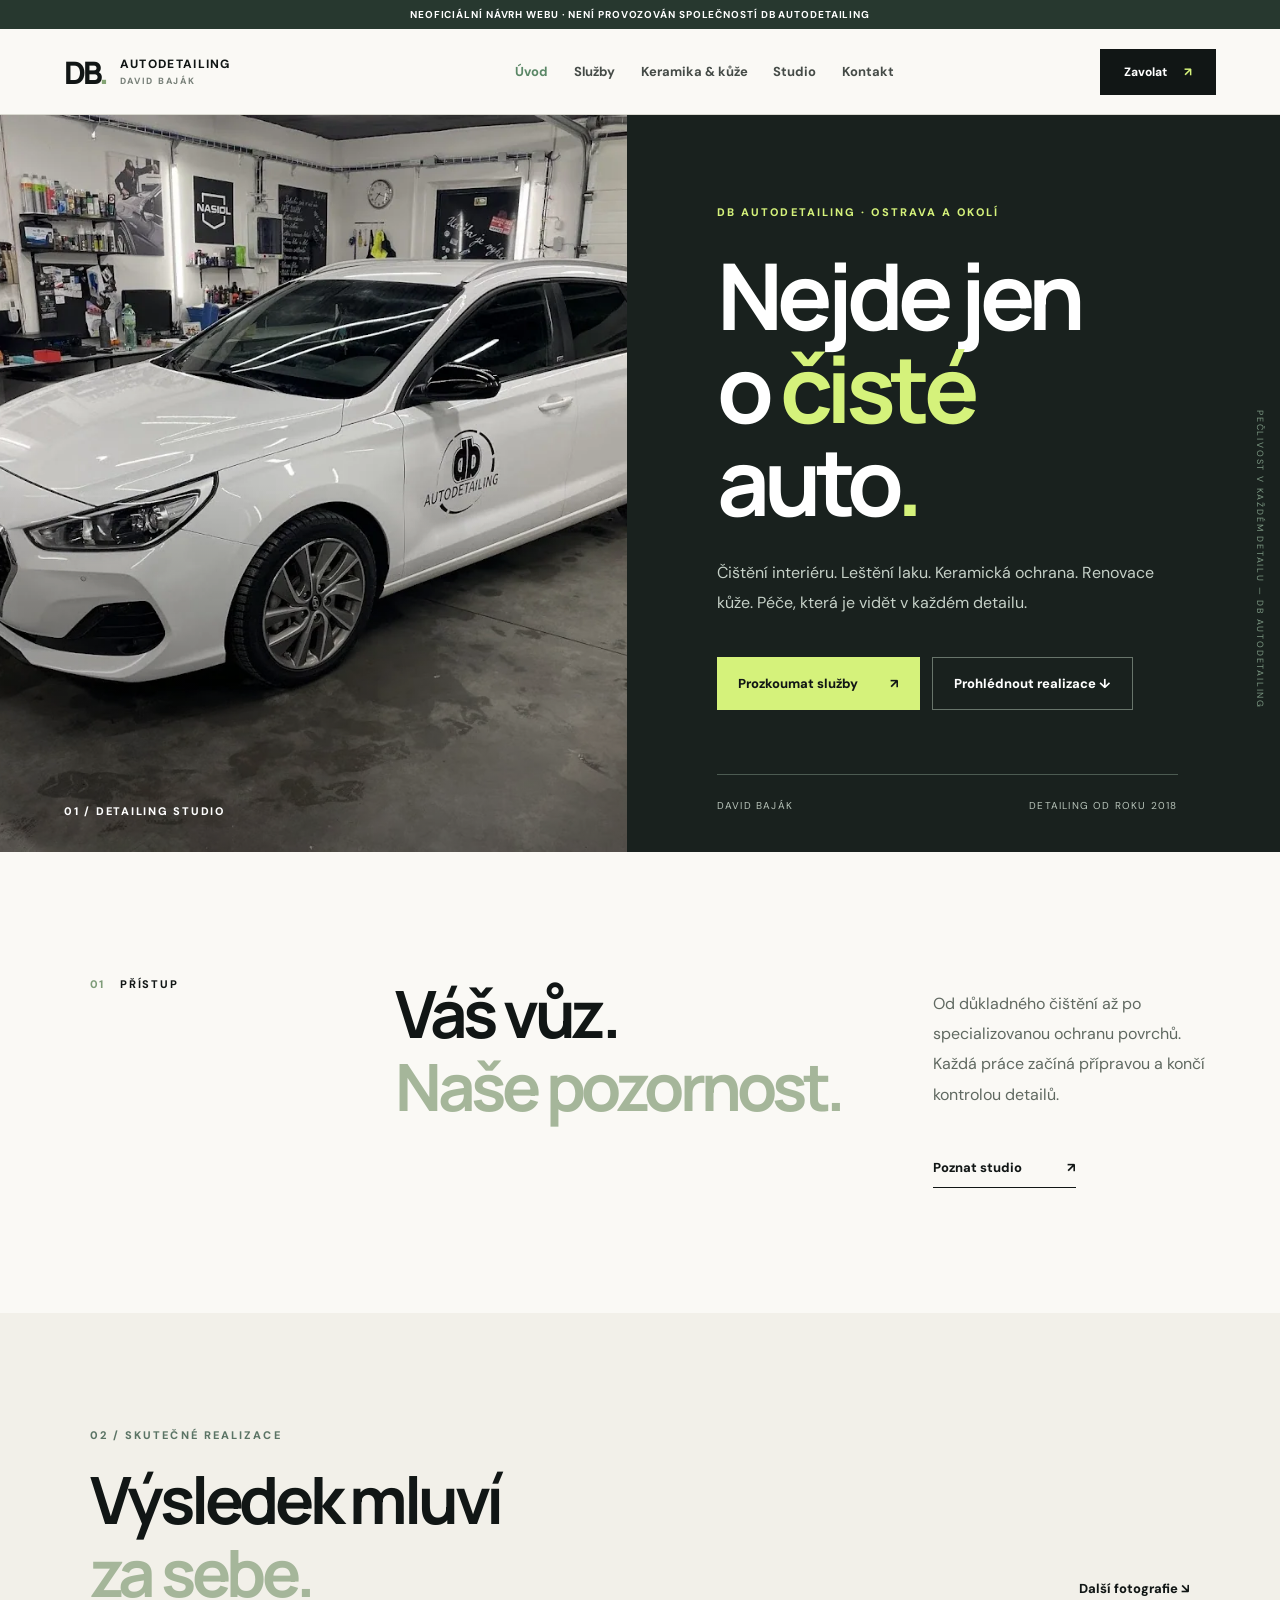
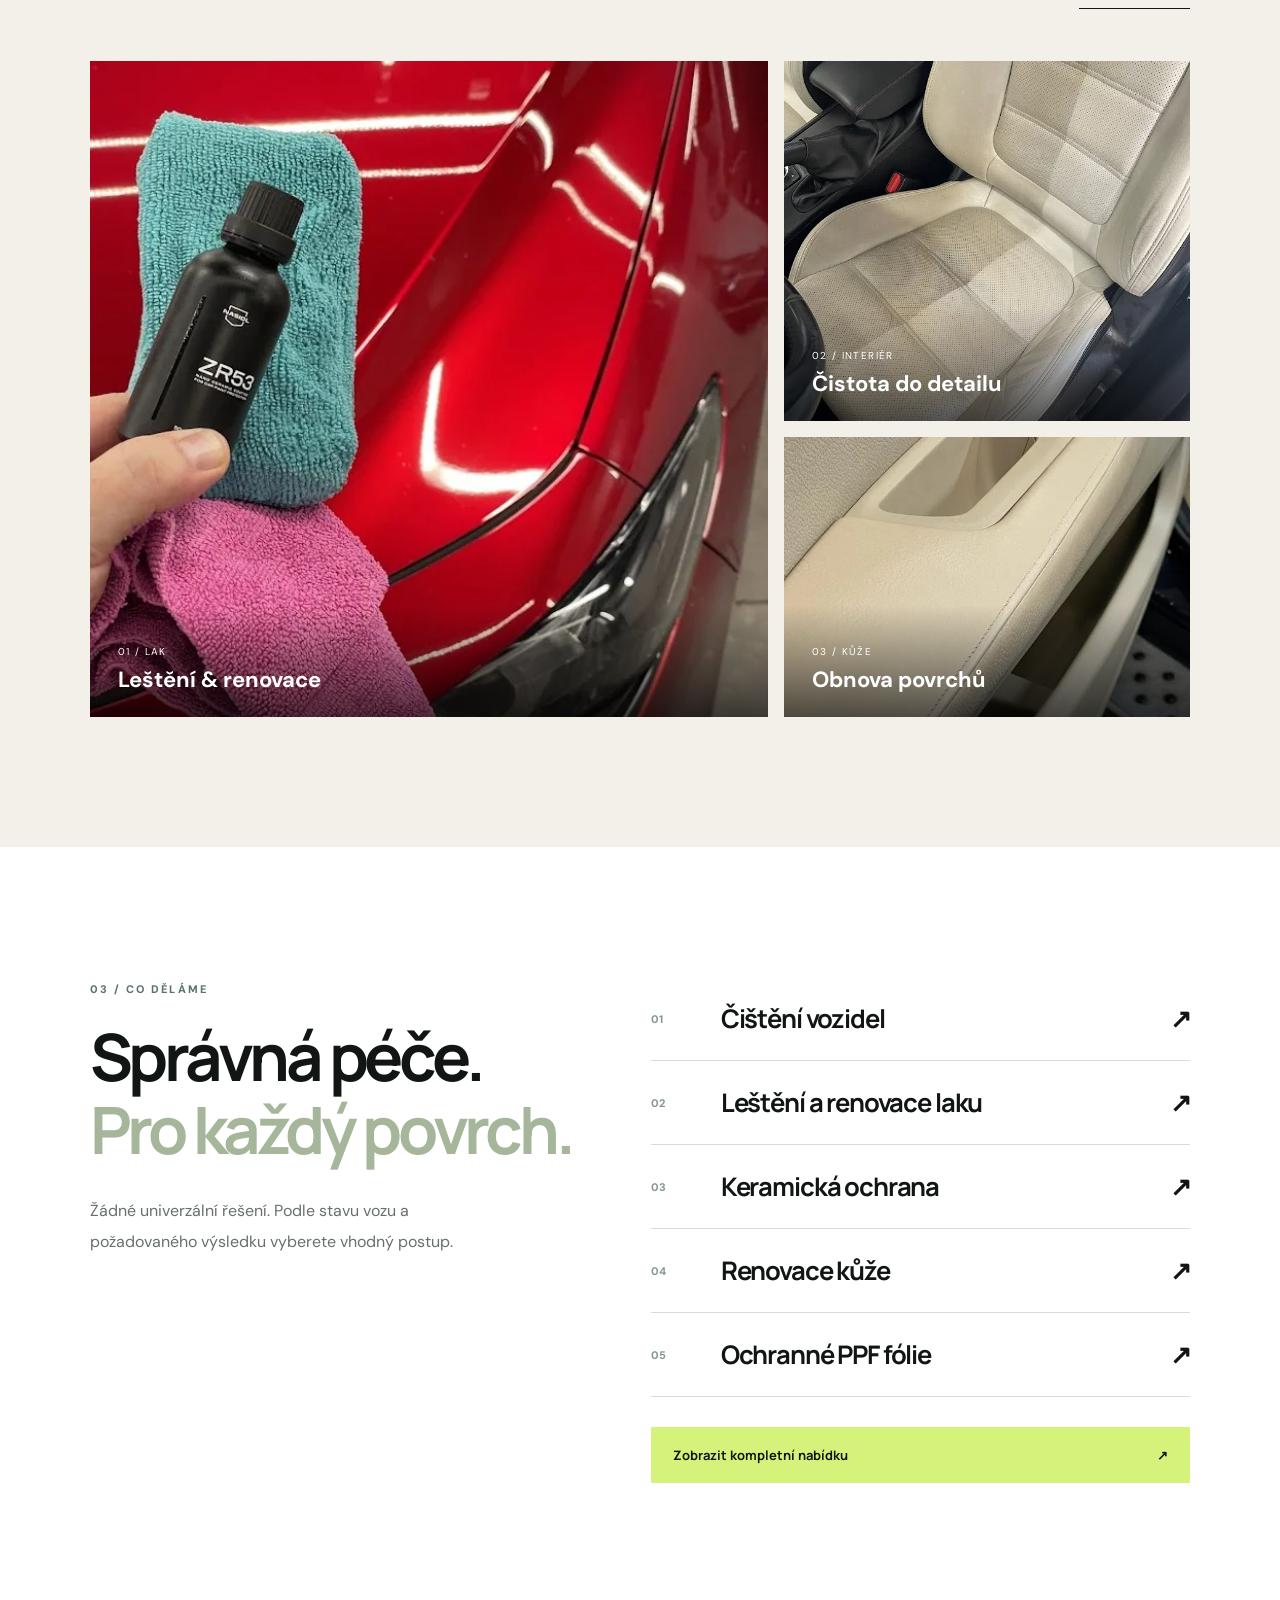
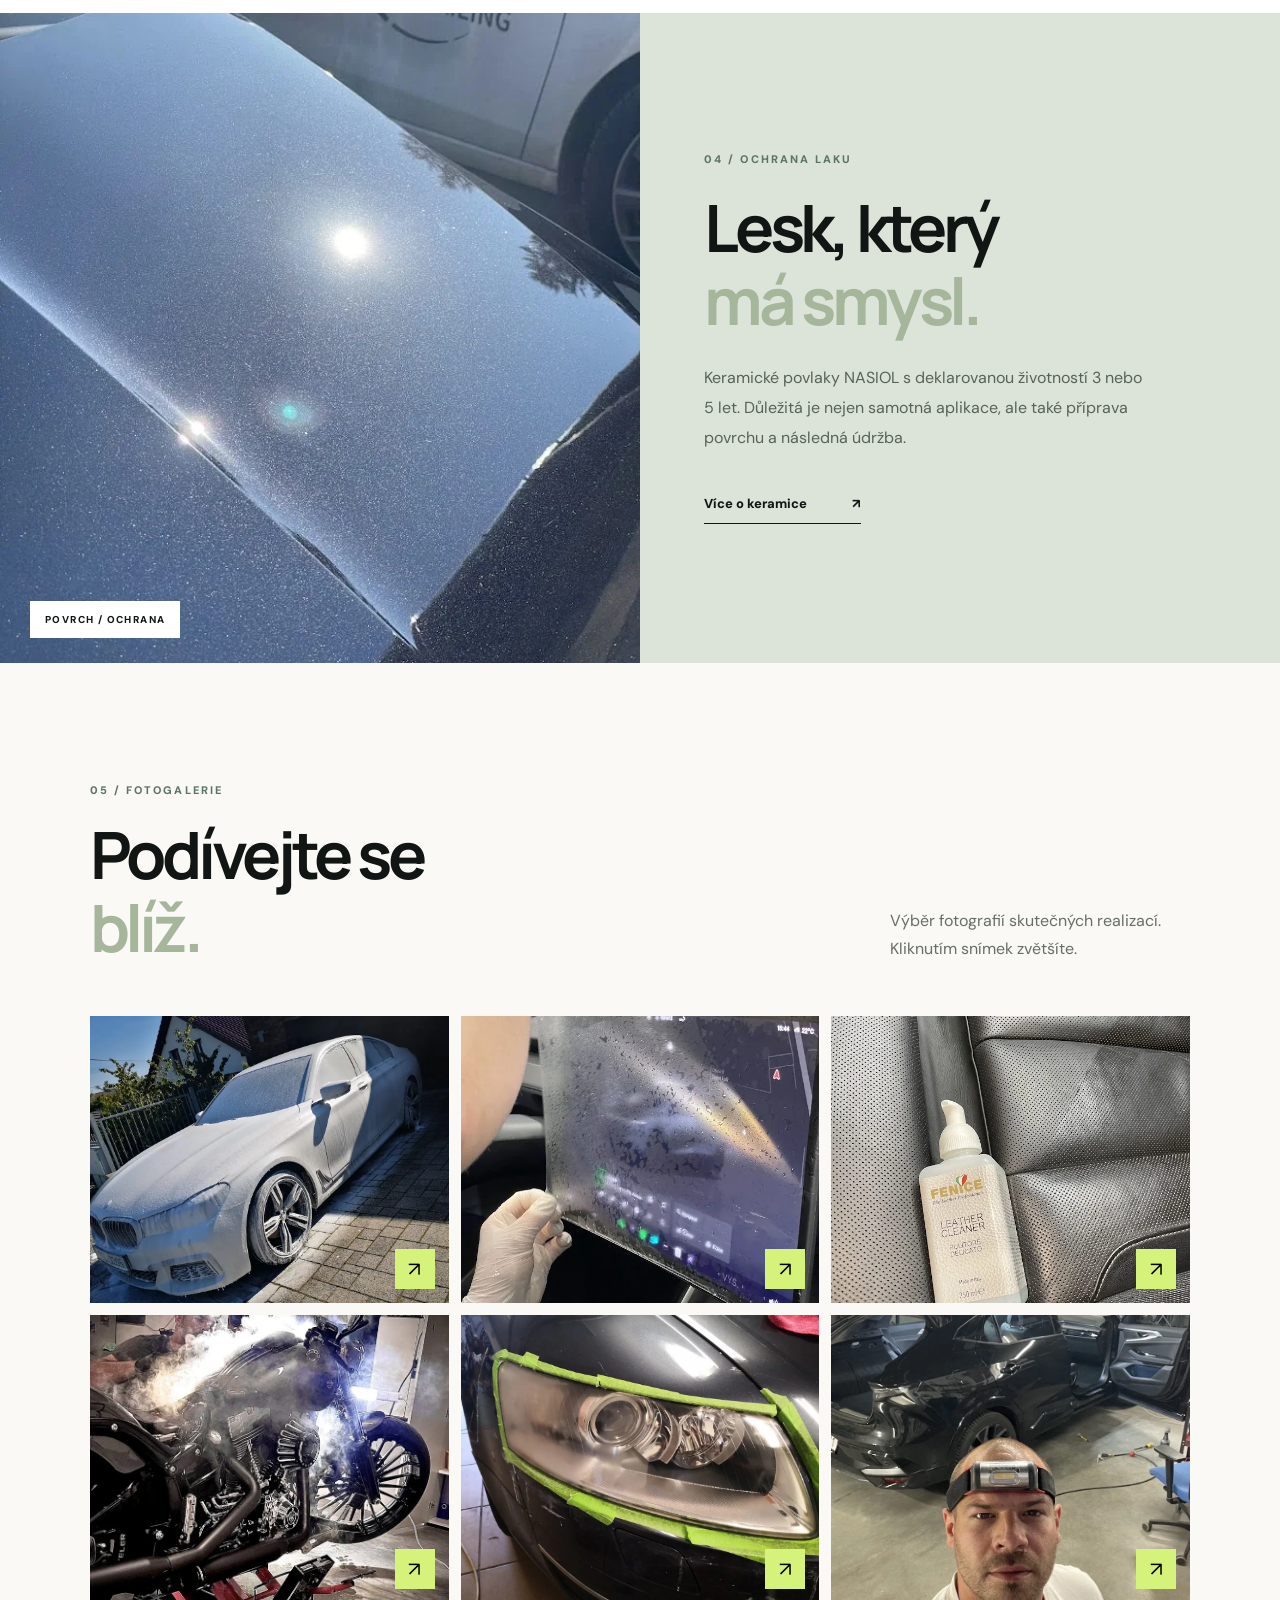
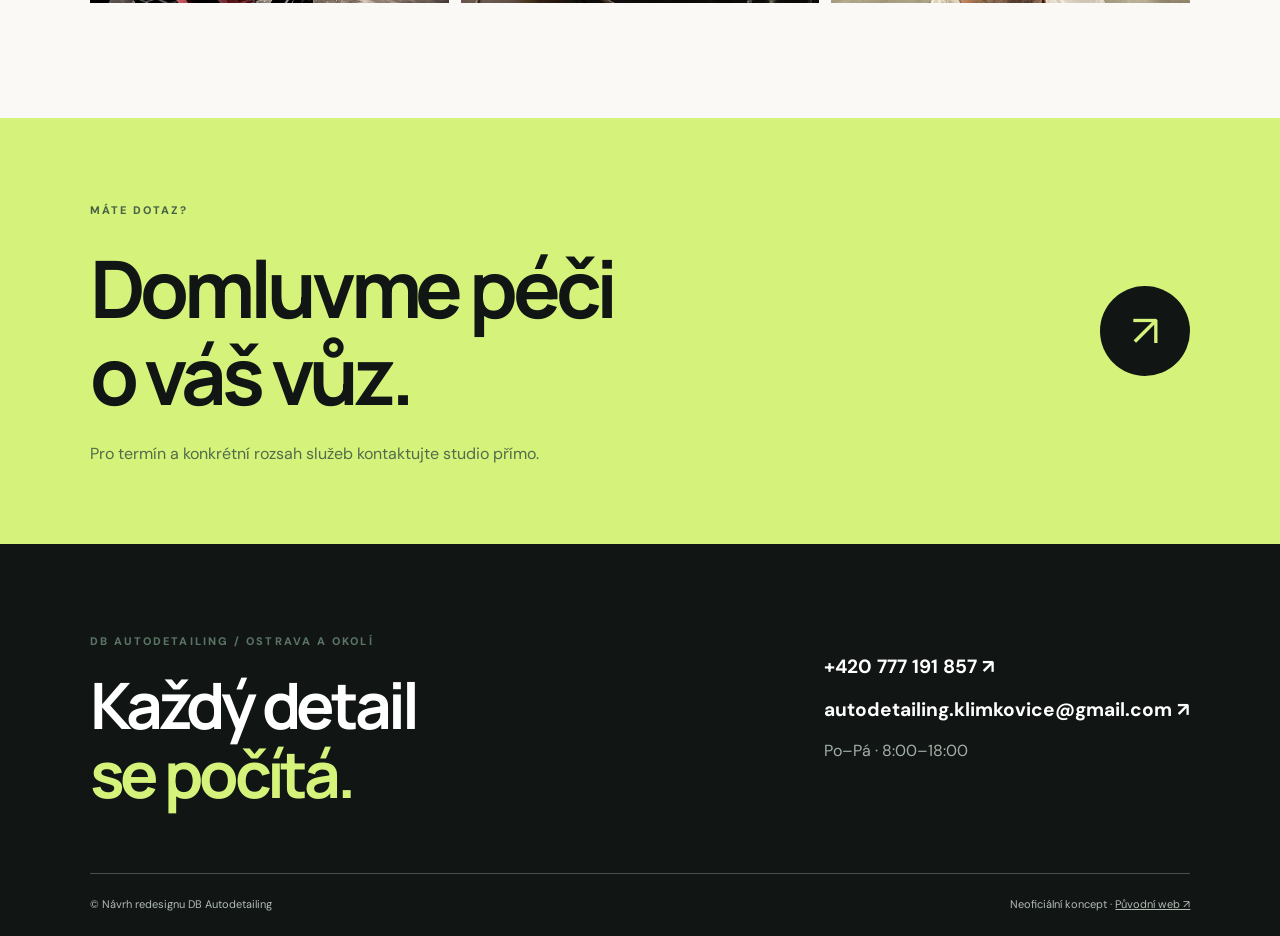
==== index.html @ e791de2d "Add files via upload" ====
<!doctype html><html lang="cs"><head><meta charset="utf-8"><meta name="viewport" content="width=device-width,initial-scale=1"><meta name="theme-color" content="#111615"><meta name="description" content="Neoficiální návrh webu DB Autodetailing. Péče o lak, interiér, keramická ochrana a renovace kůže."><title>Úvod | DB Autodetailing – návrh</title><link rel="stylesheet" href="style.css"></head><body><div class="disclaimer">NEOFICIÁLNÍ NÁVRH WEBU · NENÍ PROVOZOVÁN SPOLEČNOSTÍ DB AUTODETAILING</div><header class="site-header"><a class="brand" href="index.html" aria-label="DB Autodetailing – úvod"><span class="brand-symbol">DB<span class="brand-dot">.</span></span><span class="brand-copy">AUTODETAILING<small>DAVID BAJÁK</small></span></a><button class="menu-toggle" aria-label="Otevřít navigaci" aria-expanded="false" aria-controls="primary-nav"><span></span><span></span><span></span></button><nav class="primary-nav" id="primary-nav" aria-label="Hlavní navigace"><a href="index.html" class="active">Úvod</a><a href="sluzby.html" class="">Služby</a><a href="keramika.html" class="">Keramika & kůže</a><a href="o-nas.html" class="">Studio</a><a href="kontakt.html" class="">Kontakt</a></nav><a class="header-call" href="tel:+420777191857">Zavolat <span>↗</span></a></header><main><section class="hero"><div class="hero-photo"><img class="" src="fotografie/hero.webp" alt="Bílý vůz ve studiu DB Autodetailing" loading="eager"><div class="hero-photo-label">01 / DETAILING STUDIO</div></div><div class="hero-copy"><span class="eyebrow light">DB AUTODETAILING · OSTRAVA A OKOLÍ</span><h1>Nejde jen<br>o <em>čisté</em><br>auto<span class="punct">.</span></h1><p>Čištění interiéru. Leštění laku. Keramická ochrana. Renovace kůže. Péče, která je vidět v každém detailu.</p><div class="hero-actions"><a class="pill primary" href="sluzby.html">Prozkoumat služby <span>↗</span></a><a class="pill ghost" href="#realizace">Prohlédnout realizace ↓</a></div><div class="hero-index"><span>DAVID BAJÁK</span><span>DETAILING OD ROKU 2018</span></div></div><div class="hero-side-note">PEČLIVOST V KAŽDÉM DETAILU — DB AUTODETAILING</div></section>
<section class="intro-section" id="pristup"><div class="section-marker"><span>01</span><span>PŘÍSTUP</span></div><div class="intro-body"><h2>Váš vůz.<br><em>Naše pozornost.</em></h2><p>Od důkladného čištění až po specializovanou ochranu povrchů. Každá práce začíná přípravou a končí kontrolou detailů.</p><a class="under-link" href="o-nas.html">Poznat studio <span>↗</span></a></div></section>
<section class="work-section" id="realizace"><div class="section-heading"><div><span class="eyebrow">02 / SKUTEČNÉ REALIZACE</span><h2>Výsledek mluví<br><em>za sebe.</em></h2></div><a class="under-link" href="#galerie">Další fotografie ↘</a></div><div class="work-mosaic"><figure class="work-feature"><img class="" src="fotografie/polish.webp" alt="Strojní leštění laku při realizaci" loading="lazy"><figcaption><span>01 / LAK</span><strong>Leštění & renovace</strong></figcaption></figure><figure class="work-tall"><img class="" src="fotografie/interior.webp" alt="Čištění interiéru automobilu" loading="lazy"><figcaption><span>02 / INTERIÉR</span><strong>Čistota do detailu</strong></figcaption></figure><figure class="work-small"><img class="" src="fotografie/leather-after.webp" alt="Výsledek renovace koženého povrchu" loading="lazy"><figcaption><span>03 / KŮŽE</span><strong>Obnova povrchů</strong></figcaption></figure></div></section>
<section class="services-editorial" id="sluzby"><div class="services-lead"><span class="eyebrow">03 / CO DĚLÁME</span><h2>Správná péče.<br><em>Pro každý povrch.</em></h2><p>Žádné univerzální řešení. Podle stavu vozu a požadovaného výsledku vyberete vhodný postup.</p></div><div class="service-lines"><a href="sluzby.html#cisteni"><span class="service-num">01</span><span>Čištění vozidel</span><span class="service-arrow">↗</span></a><a href="sluzby.html#lak"><span class="service-num">02</span><span>Leštění a renovace laku</span><span class="service-arrow">↗</span></a><a href="keramika.html"><span class="service-num">03</span><span>Keramická ochrana</span><span class="service-arrow">↗</span></a><a href="keramika.html#kuze"><span class="service-num">04</span><span>Renovace kůže</span><span class="service-arrow">↗</span></a><a href="sluzby.html#ppf"><span class="service-num">05</span><span>Ochranné PPF fólie</span><span class="service-arrow">↗</span></a><a class="all-services" href="sluzby.html">Zobrazit kompletní nabídku <span>↗</span></a></div></section>
<section class="split-feature"><div class="split-photo"><img class="" src="fotografie/ceramic.webp" alt="Péče o povrch laku při keramické ochraně" loading="lazy"><span class="image-stamp">POVRCH / OCHRANA</span></div><div class="split-copy"><span class="eyebrow">04 / OCHRANA LAKU</span><h2>Lesk, který<br><em>má smysl.</em></h2><p>Keramické povlaky NASIOL s deklarovanou životností 3 nebo 5 let. Důležitá je nejen samotná aplikace, ale také příprava povrchu a následná údržba.</p><a class="under-link" href="keramika.html">Více o keramice <span>↗</span></a></div></section>
<section class="gallery-editorial" id="galerie"><div class="section-heading"><div><span class="eyebrow">05 / FOTOGALERIE</span><h2>Podívejte se<br><em>blíž.</em></h2></div><p>Výběr fotografií skutečných realizací. Kliknutím snímek zvětšíte.</p></div><div class="gallery-grid"><button class="gallery-tile" data-gallery="fotografie/exterior.webp" data-caption="Péče o exteriér" aria-label="Zvětšit fotografii: Péče o exteriér"><img class="" src="fotografie/exterior.webp" alt="Péče o exteriér" loading="lazy"><span>↗</span></button><button class="gallery-tile" data-gallery="fotografie/ppf.webp" data-caption="Ochranné fólie PPF" aria-label="Zvětšit fotografii: Ochranné fólie PPF"><img class="" src="fotografie/ppf.webp" alt="Ochranné fólie PPF" loading="lazy"><span>↗</span></button><button class="gallery-tile" data-gallery="fotografie/leather-detail.webp" data-caption="Renovace kůže" aria-label="Zvětšit fotografii: Renovace kůže"><img class="" src="fotografie/leather-detail.webp" alt="Renovace kůže" loading="lazy"><span>↗</span></button><button class="gallery-tile" data-gallery="fotografie/motorcycle.webp" data-caption="Péče o motorky" aria-label="Zvětšit fotografii: Péče o motorky"><img class="" src="fotografie/motorcycle.webp" alt="Péče o motorky" loading="lazy"><span>↗</span></button><button class="gallery-tile" data-gallery="fotografie/headlight.webp" data-caption="Renovace světel" aria-label="Zvětšit fotografii: Renovace světel"><img class="" src="fotografie/headlight.webp" alt="Renovace světel" loading="lazy"><span>↗</span></button><button class="gallery-tile" data-gallery="fotografie/studio.webp" data-caption="Detailingové studio" aria-label="Zvětšit fotografii: Detailingové studio"><img class="" src="fotografie/studio.webp" alt="Detailingové studio" loading="lazy"><span>↗</span></button></div></section><section class="contact-band"><span class="eyebrow">MÁTE DOTAZ?</span><div class="contact-band-inner"><h2>Domluvme péči<br>o váš vůz.</h2><a class="round-arrow" href="kontakt.html" aria-label="Přejít na kontakt">↗</a></div><p>Pro termín a konkrétní rozsah služeb kontaktujte studio přímo.</p></section></main><footer class="footer"><div class="footer-main"><div><span class="eyebrow">DB AUTODETAILING / OSTRAVA A OKOLÍ</span><h2>Každý detail<br><em>se počítá.</em></h2></div><div class="footer-contacts"><a href="tel:+420777191857">+420 777 191 857 ↗</a><a href="mailto:autodetailing.klimkovice@gmail.com">autodetailing.klimkovice@gmail.com ↗</a><span>Po–Pá · 8:00–18:00</span></div></div><div class="footer-bottom"><span>© Návrh redesignu DB Autodetailing</span><span>Neoficiální koncept · <a href="https://dbautodetailing.webnode.cz/" target="_blank" rel="noopener">Původní web ↗</a></span></div></footer><script src="script.js" defer></script></body></html>
---- style.css ----
@import url('https://fonts.googleapis.com/css2?family=DM+Sans:wght@400;500;600;700&family=Manrope:wght@400;500;600;700;800&display=swap');
:root{--dark:#111615;--deep:#19211e;--cream:#f2f0e9;--paper:#faf9f5;--muted:#686c66;--lime:#d5f27b;--line:#d9d9d0}*{box-sizing:border-box}html{scroll-behavior:smooth;scroll-padding-top:92px}body{margin:0;background:var(--paper);color:var(--dark);font-family:'DM Sans',Arial,sans-serif}a{color:inherit;text-decoration:none}button{font:inherit}img{display:block;width:100%}h1,h2,h3,p,figure{margin:0}h1,h2,h3{font-family:Manrope,Arial,sans-serif;letter-spacing:-.065em}h1 em,h2 em{font-style:normal;color:#a5b69a}.eyebrow{font-size:11px;font-weight:800;letter-spacing:.19em;color:#5b7465}.eyebrow.light{color:var(--lime)}.disclaimer{padding:8px 12px;text-align:center;background:#27382f;color:#fff;font-size:10px;letter-spacing:.09em;font-weight:700}.site-header{height:86px;padding:0 5vw;display:flex;align-items:center;gap:3vw;background:var(--paper);position:relative;z-index:30;border-bottom:1px solid var(--line)}.brand{display:flex;align-items:center;gap:13px;min-width:245px}.brand-symbol{font:800 31px Manrope;letter-spacing:-.09em}.brand-dot{color:#84a474}.brand-copy{font-size:12px;font-weight:800;letter-spacing:.11em;line-height:1.35}.brand-copy small{display:block;color:#788079;font-size:9px;letter-spacing:.19em;margin-top:3px}.primary-nav{display:flex;align-items:center;gap:clamp(13px,2vw,38px);margin:auto}.primary-nav a{font-size:13px;font-weight:700;white-space:nowrap;color:#454b47;transition:color .2s}.primary-nav a:hover,.primary-nav a.active{color:#5a8766}.header-call{background:var(--dark);color:#fff;padding:15px 24px;font-size:12px;font-weight:800;white-space:nowrap}.header-call span{color:var(--lime);margin-left:14px}.menu-toggle{display:none}.hero{min-height:690px;display:grid;grid-template-columns:49% 51%;background:var(--deep);color:#fff;position:relative;overflow:hidden}.hero-photo{position:relative;min-height:680px;overflow:hidden}.hero-photo img{height:100%;object-fit:cover;object-position:center center}.hero-photo:after{content:'';position:absolute;inset:0;background:linear-gradient(0deg,rgba(0,0,0,.48),transparent 50%)}.hero-photo-label{position:absolute;bottom:34px;left:5vw;color:#fff;font-size:11px;font-weight:800;letter-spacing:.16em;z-index:2}.hero-copy{padding:clamp(55px,7vw,110px) 8vw 40px 7vw;display:flex;flex-direction:column;justify-content:center}.hero h1{font-size:clamp(65px,7.2vw,130px);line-height:1.01;margin:30px 0}.hero h1 em{color:var(--lime)}.punct{color:var(--lime)}.hero-copy>p{max-width:460px;color:#c5d0c7;font-size:16px;line-height:1.9}.hero-actions{display:flex;gap:12px;flex-wrap:wrap;margin:38px 0 64px}.pill{padding:17px 21px;font-size:13px;font-weight:800;display:inline-flex;align-items:center;gap:32px}.pill.primary{background:var(--lime);color:var(--dark)}.pill.ghost{border:1px solid #68756b;color:#fff}.hero-index{border-top:1px solid #4c5b52;padding-top:24px;display:flex;justify-content:space-between;gap:10px;color:#b8c4ba;font-size:10px;letter-spacing:.12em}.hero-side-note{position:absolute;right:14px;top:40%;writing-mode:vertical-rl;font-size:9px;letter-spacing:.2em;color:#7d9984}.intro-section{display:grid;grid-template-columns:25% 75%;padding:125px 7vw;gap:30px}.section-marker{display:flex;gap:15px;font-size:11px;letter-spacing:.16em;font-weight:800}.section-marker span:first-child{color:#7e9c79}.intro-body{display:grid;grid-template-columns:1.25fr .75fr;column-gap:60px;align-items:start}.intro-body h2,.section-heading h2,.services-lead h2,.split-copy h2,.listing-intro h2,.story-text h2,.leather-section h2,.about-statement h2,.map-section h2{font-size:clamp(42px,5.1vw,85px);line-height:1.12}.intro-body p{color:#606961;line-height:1.9;font-size:16px;padding-top:12px}.under-link{display:inline-flex;align-items:center;justify-content:space-between;gap:45px;border-bottom:1px solid currentColor;padding:11px 0;font-size:13px;font-weight:800;width:max-content}.intro-body .under-link{grid-column:2;margin-top:25px}.work-section{padding:110px 7vw 130px;background:var(--cream)}.section-heading{display:flex;justify-content:space-between;align-items:end;gap:30px;margin-bottom:52px}.section-heading h2{margin-top:19px}.section-heading>p{max-width:300px;color:#666e67;line-height:1.8}.work-mosaic{display:grid;grid-template-columns:1.25fr .75fr;grid-template-rows:360px 280px;gap:16px}.work-mosaic figure{position:relative;overflow:hidden;background:#d4d5cf}.work-mosaic img{height:100%;object-fit:cover;transition:transform .6s}.work-mosaic figure:hover img{transform:scale(1.035)}.work-feature{grid-row:span 2}.work-feature img{object-position:center 44%}.work-mosaic figcaption{position:absolute;bottom:0;left:0;right:0;padding:40px 28px 23px;color:white;background:linear-gradient(transparent,rgba(0,0,0,.65))}.work-mosaic figcaption span{display:block;font-size:10px;letter-spacing:.14em;margin-bottom:7px}.work-mosaic figcaption strong{font-size:22px}.services-editorial{display:grid;grid-template-columns:44% 56%;padding:130px 7vw;gap:6vw;background:#fff}.services-lead h2{margin:22px 0 30px}.services-lead p{color:#677069;line-height:1.9;max-width:380px}.service-lines{padding-right:6vw}.service-lines>a{display:grid;grid-template-columns:55px 1fr 35px;align-items:center;gap:15px;border-bottom:1px solid #d9dcd6;padding:24px 0;font-family:Manrope;font-weight:700;font-size:clamp(17px,2vw,28px);letter-spacing:-.045em;transition:padding .2s,color .2s}.service-lines>a:hover{padding-left:10px;color:#698769}.service-lines .service-num{font:700 11px 'DM Sans';letter-spacing:0;color:#84958a}.service-arrow{text-align:right}.service-lines>a.all-services{display:flex;justify-content:space-between;font-size:13px;letter-spacing:0;background:var(--lime);padding:19px 22px;margin-top:30px;border:0}.split-feature{display:grid;grid-template-columns:1fr 1fr;background:#dce3d9}.split-photo{height:650px;position:relative}.split-photo img{height:100%;object-fit:cover}.image-stamp{position:absolute;bottom:25px;left:30px;background:#fff;padding:12px 15px;font-size:10px;letter-spacing:.14em;font-weight:800}.split-copy{padding:90px 10%;display:flex;flex-direction:column;justify-content:center}.split-copy h2{margin:25px 0}.split-copy p{line-height:1.9;color:#576359;max-width:450px;margin-bottom:30px}.gallery-editorial{padding:115px 7vw}.gallery-grid{display:grid;grid-template-columns:repeat(3,1fr);gap:12px}.gallery-tile{padding:0;border:0;position:relative;overflow:hidden;cursor:pointer;aspect-ratio:1.25;background:#ddd}.gallery-tile img{height:100%;object-fit:cover;transition:transform .4s}.gallery-tile:hover img{transform:scale(1.06)}.gallery-tile span{position:absolute;right:14px;bottom:14px;background:var(--lime);width:40px;height:40px;display:grid;place-items:center;font-size:20px}.contact-band{background:var(--lime);padding:80px 7vw}.contact-band .eyebrow{color:#476246}.contact-band-inner{display:flex;align-items:center;justify-content:space-between;gap:25px}.contact-band h2{font-size:clamp(44px,6.2vw,105px);line-height:1.1;margin:25px 0}.contact-band h2 em{color:#63855d}.round-arrow{display:grid;place-items:center;width:90px;height:90px;border-radius:50%;background:var(--dark);color:var(--lime);font-size:44px;flex:none}.contact-band p{color:#526c4b}.footer{background:#111615;color:#fff;padding:85px 7vw 25px}.footer-main{display:flex;justify-content:space-between;gap:50px}.footer h2{font-size:clamp(48px,5vw,80px);line-height:1.08;margin:20px 0 65px}.footer h2 em{color:var(--lime)}.footer-contacts{display:flex;flex-direction:column;align-items:flex-start;gap:18px;padding-top:25px}.footer-contacts a{font-size:clamp(14px,1.5vw,21px);font-weight:700;overflow-wrap:anywhere}.footer-contacts span{color:#a4b0a7}.footer-bottom{border-top:1px solid #455048;padding-top:23px;display:flex;justify-content:space-between;gap:15px;color:#b2bcb4;font-size:11px}.footer-bottom a{text-decoration:underline}.subhero{background:var(--deep);color:#fff;display:grid;grid-template-columns:55% 45%;min-height:540px}.subhero-copy{padding:100px 7vw;display:flex;flex-direction:column;justify-content:center}.subhero h1{font-size:clamp(66px,7vw,118px);line-height:1.06;margin:30px 0}.subhero h1 em{color:var(--lime)}.subhero p{max-width:460px;color:#bdc9bf;line-height:1.9}.subhero-image{min-height:540px;overflow:hidden}.subhero-image img{height:100%;object-fit:cover}.listing-intro{padding:105px 7vw 60px;display:flex;justify-content:space-between;gap:35px;align-items:start}.listing-intro h2{margin-left:auto}.service-list{padding:0 7vw 120px}.service-row{display:grid;grid-template-columns:60px minmax(120px,240px) 1fr 55px;gap:35px;align-items:center;border-top:1px solid #d6d9d2;padding:27px 0;scroll-margin-top:100px}.service-row-number{font-size:12px;color:#718b75;font-weight:800;align-self:start;padding-top:10px}.service-row-photo{height:180px;overflow:hidden}.service-row-photo img{height:100%;object-fit:cover}.service-row h3{font-size:clamp(22px,2.5vw,38px);margin-bottom:17px}.service-row ul{display:flex;flex-wrap:wrap;gap:7px 25px;margin:0;padding:0;list-style:none;color:#666f68;font-size:13px}.service-row li:before{content:'— ';color:#719376}.service-row-action{font-size:27px;text-align:center;align-self:center}.story-section{display:grid;grid-template-columns:50% 50%;min-height:630px}.story-section.reverse .story-image{order:2}.story-image{min-height:630px}.story-image img{height:100%;object-fit:cover}.story-text{padding:90px 11%;display:flex;flex-direction:column;justify-content:center}.story-text h2{margin:22px 0 30px}.story-text p{color:#657067;line-height:1.9;margin-bottom:19px}.story-text .under-link{margin-top:18px}.package{background:var(--deep);color:white;padding:100px 7vw;display:grid;grid-template-columns:1fr 1fr;gap:40px}.package h2{font-size:clamp(43px,4.8vw,78px);line-height:1.12;margin:25px 0}.package h2 em{color:var(--lime)}.package p{color:#b3c3b7;line-height:1.8}.package ol{list-style:none;padding:0;margin:0;counter-reset:steps}.package li{counter-increment:steps;padding:20px 0;border-bottom:1px solid #48554c;font-size:19px}.package li:before{content:'0' counter(steps);font-size:11px;color:var(--lime);margin-right:22px}.package-note{grid-column:2;font-size:13px}.leather-section{padding:120px 7vw}.leather-pair{display:grid;grid-template-columns:1fr 1fr;gap:16px}.leather-pair figure{position:relative;height:480px;overflow:hidden}.leather-pair img{height:100%;object-fit:cover}.leather-pair figcaption{position:absolute;bottom:0;left:0;background:var(--lime);font-size:11px;letter-spacing:.14em;font-weight:800;padding:15px 20px}.leather-details{display:flex;align-items:center;justify-content:space-between;gap:40px;margin-top:35px}.leather-details p{max-width:700px;color:#667066;line-height:1.8}.about-statement{padding:120px 7vw;background:var(--cream)}.about-statement h2{max-width:1100px;margin-top:28px}.about-gallery{display:grid;grid-template-columns:1fr 1fr;gap:15px;padding:15px;background:var(--cream)}.about-gallery>div{position:relative;height:500px}.about-gallery img{height:100%;object-fit:cover}.about-gallery span{position:absolute;bottom:0;left:0;background:var(--lime);padding:14px;font-size:10px;letter-spacing:.13em;font-weight:800}.contact-hero{padding:110px 7vw;background:var(--deep);color:white}.contact-hero h1{font-size:clamp(70px,9vw,145px);line-height:1.03;margin:25px 0}.contact-hero h1 em{color:var(--lime)}.contact-hero p{color:#c4cfc6}.contact-layout{display:grid;grid-template-columns:1fr 1fr}.contact-info{padding:90px 7vw}.contact-detail{border-bottom:1px solid #d7dbd3;padding:28px 0}.contact-detail>span{display:block;color:#66816c;font-size:10px;letter-spacing:.15em;font-weight:800;margin-bottom:12px}.contact-detail a,.contact-detail strong{font-size:clamp(18px,2.2vw,32px);font-family:Manrope;letter-spacing:-.04em;font-weight:700;overflow-wrap:anywhere}.contact-detail .mail-link{font-size:clamp(15px,1.8vw,25px)}.contact-detail p{color:#6a736b;line-height:1.7;margin-top:12px}.contact-photo{min-height:700px}.contact-photo img{height:100%;object-fit:cover}.map-section{padding:110px 7vw;background:var(--cream)}.map-action{max-width:320px}.map-action p{line-height:1.8;color:#606a61;margin-bottom:18px}.map-section iframe{width:100%;height:520px;border:0;filter:grayscale(.25)}.contact-notice{padding:40px 7vw;display:flex;gap:35px;align-items:start}.contact-notice span{font-size:11px;font-weight:800;color:#6e856c;letter-spacing:.1em}.contact-notice p{max-width:850px;color:#667066;line-height:1.8}.contact-notice a{text-decoration:underline}dialog.gallery-dialog{border:0;background:#101615;color:#fff;padding:18px;max-width:min(94vw,1150px);max-height:94vh;box-shadow:0 30px 100px #0008}dialog.gallery-dialog::backdrop{background:#000d}.gallery-dialog img{max-height:78vh;width:auto;max-width:100%;object-fit:contain;margin:auto}.gallery-dialog .dialog-top{display:flex;justify-content:space-between;gap:20px;align-items:center;margin-bottom:12px}.gallery-dialog .dialog-top button{background:var(--lime);border:0;width:35px;height:35px;font-size:22px;cursor:pointer}.gallery-dialog p{font-size:13px;color:#c4d0c5;margin-top:12px}
@media(max-width:1100px){.brand{min-width:auto}.primary-nav{gap:14px}.site-header{padding:0 3vw}.hero-copy{padding-left:5vw;padding-right:5vw}.hero h1{font-size:clamp(62px,7vw,92px)}.services-editorial{gap:3vw}.service-lines{padding-right:0}}
@media(max-width:800px){.site-header{height:76px;padding:0 5vw}.menu-toggle{display:flex;margin-left:auto;width:42px;height:42px;flex-direction:column;justify-content:center;gap:6px;border:0;background:transparent;cursor:pointer}.menu-toggle span{height:2px;background:var(--dark);width:26px}.primary-nav{display:none;position:absolute;top:76px;left:0;right:0;background:var(--paper);padding:20px 6vw 30px;box-shadow:0 18px 25px #0002;flex-direction:column;align-items:stretch;gap:0}.primary-nav.open{display:flex}.primary-nav a{padding:14px 0;border-bottom:1px solid #ddd}.header-call{padding:12px 14px}.hero{grid-template-columns:1fr}.hero-photo{min-height:430px;height:55vh}.hero-copy{padding:65px 7vw 45px}.hero h1{font-size:clamp(70px,11vw,110px)}.hero-side-note{display:none}.intro-section{grid-template-columns:1fr;padding:80px 6vw}.intro-body{grid-template-columns:1fr}.intro-body p{margin-top:22px}.intro-body .under-link{grid-column:1}.work-section,.gallery-editorial,.leather-section{padding:80px 6vw}.services-editorial{grid-template-columns:1fr;padding:80px 6vw;gap:45px}.split-feature,.story-section,.contact-layout{grid-template-columns:1fr}.split-photo,.story-image{height:500px;min-height:0}.split-copy,.story-text{padding:70px 7vw}.story-section.reverse .story-image{order:0}.subhero{grid-template-columns:1fr}.subhero-copy{padding:80px 7vw}.subhero-image{height:450px;min-height:0}.listing-intro{padding:75px 6vw 35px}.service-list{padding:0 6vw 90px}.service-row{grid-template-columns:45px 160px 1fr 25px;gap:16px}.service-row-photo{height:160px}.contact-photo{height:450px;min-height:0}.map-section{padding:75px 6vw}.footer{padding:70px 6vw 25px}}
@media(max-width:560px){.disclaimer{font-size:8px}.brand-copy{font-size:10px}.brand-symbol{font-size:27px}.header-call{font-size:11px;padding:12px}.header-call span{display:none}.hero-photo{height:360px;min-height:0}.hero h1{font-size:clamp(61px,15vw,85px)}.hero-copy>p{font-size:15px}.hero-actions{margin:30px 0 45px}.hero-index{font-size:9px}.intro-body h2,.section-heading h2,.services-lead h2,.split-copy h2,.listing-intro h2,.story-text h2,.leather-section h2,.about-statement h2,.map-section h2{font-size:clamp(42px,10vw,58px)}.section-heading{align-items:start;flex-direction:column;margin-bottom:32px}.work-mosaic{grid-template-columns:1fr 1fr;grid-template-rows:300px 220px;gap:8px}.work-feature{grid-column:span 2;grid-row:span 1}.work-tall,.work-small{grid-row:2}.work-mosaic figcaption{padding:30px 12px 12px}.work-mosaic figcaption strong{font-size:15px}.services-editorial{padding:75px 6vw}.service-lines>a{font-size:18px;grid-template-columns:28px 1fr 20px}.split-photo{height:380px}.gallery-grid{grid-template-columns:repeat(2,1fr);gap:8px}.gallery-tile{aspect-ratio:.85}.contact-band{padding:65px 6vw}.contact-band h2{font-size:46px}.round-arrow{width:60px;height:60px;font-size:29px}.footer-main{flex-direction:column;gap:0}.footer h2{margin-bottom:20px}.footer-contacts{padding-top:0;margin-bottom:55px}.footer-bottom{flex-direction:column}.subhero h1{font-size:65px}.subhero-image{height:340px}.listing-intro{display:block}.listing-intro h2{margin-top:20px}.service-row{grid-template-columns:34px 1fr 25px;gap:10px}.service-row-photo{grid-column:2;grid-row:1;height:185px}.service-row-info{grid-column:2;grid-row:2}.service-row-number{grid-column:1;grid-row:1}.service-row-action{grid-column:3;grid-row:2}.service-row h3{font-size:24px}.package{grid-template-columns:1fr;padding:75px 6vw}.package-note{grid-column:1}.leather-pair{gap:8px}.leather-pair figure{height:300px}.leather-details{display:block}.leather-details .under-link{margin-top:20px}.about-gallery{grid-template-columns:1fr}.about-gallery>div{height:350px}.contact-hero h1{font-size:70px}.contact-info{padding:70px 6vw}.map-section iframe{height:400px}.contact-notice{padding:35px 6vw;display:block}.contact-notice p{margin-top:12px}}
@media(prefers-reduced-motion:reduce){html{scroll-behavior:auto}*,*:before,*:after{transition:none!important;animation:none!important}}
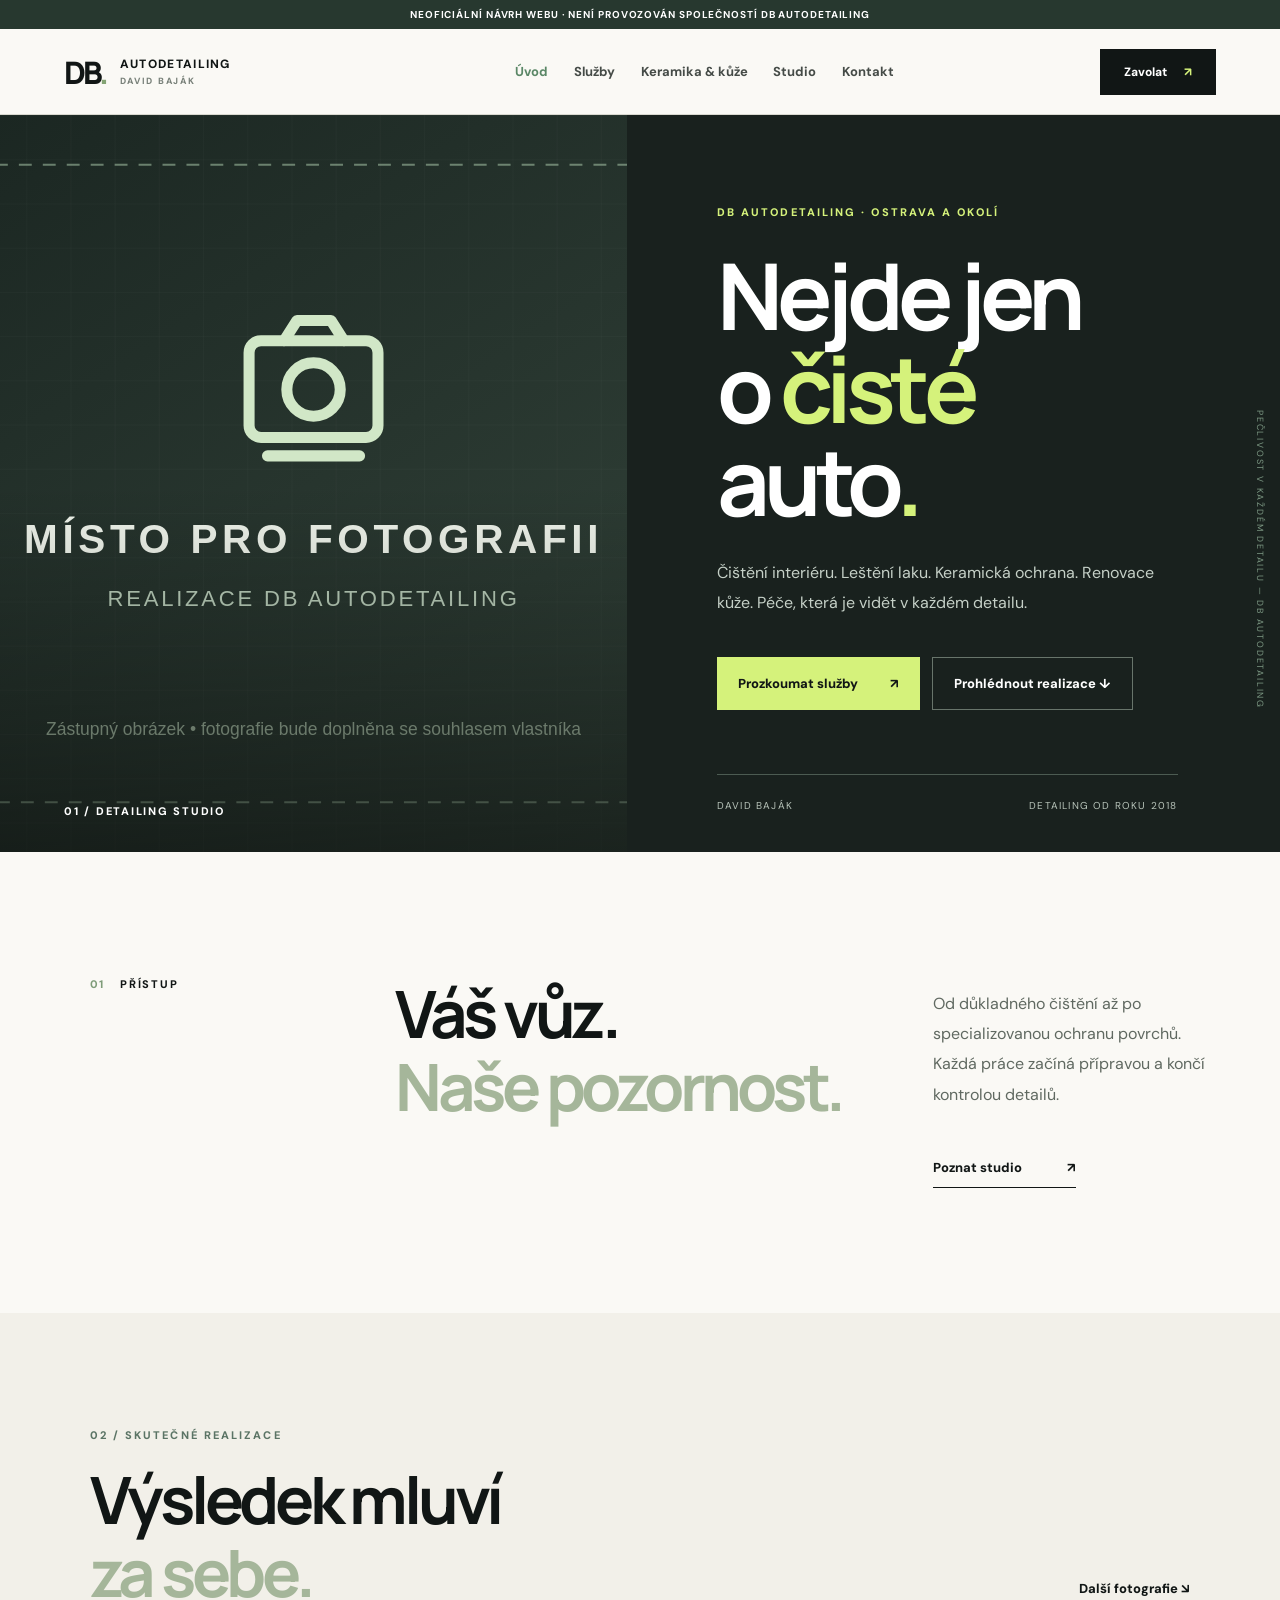
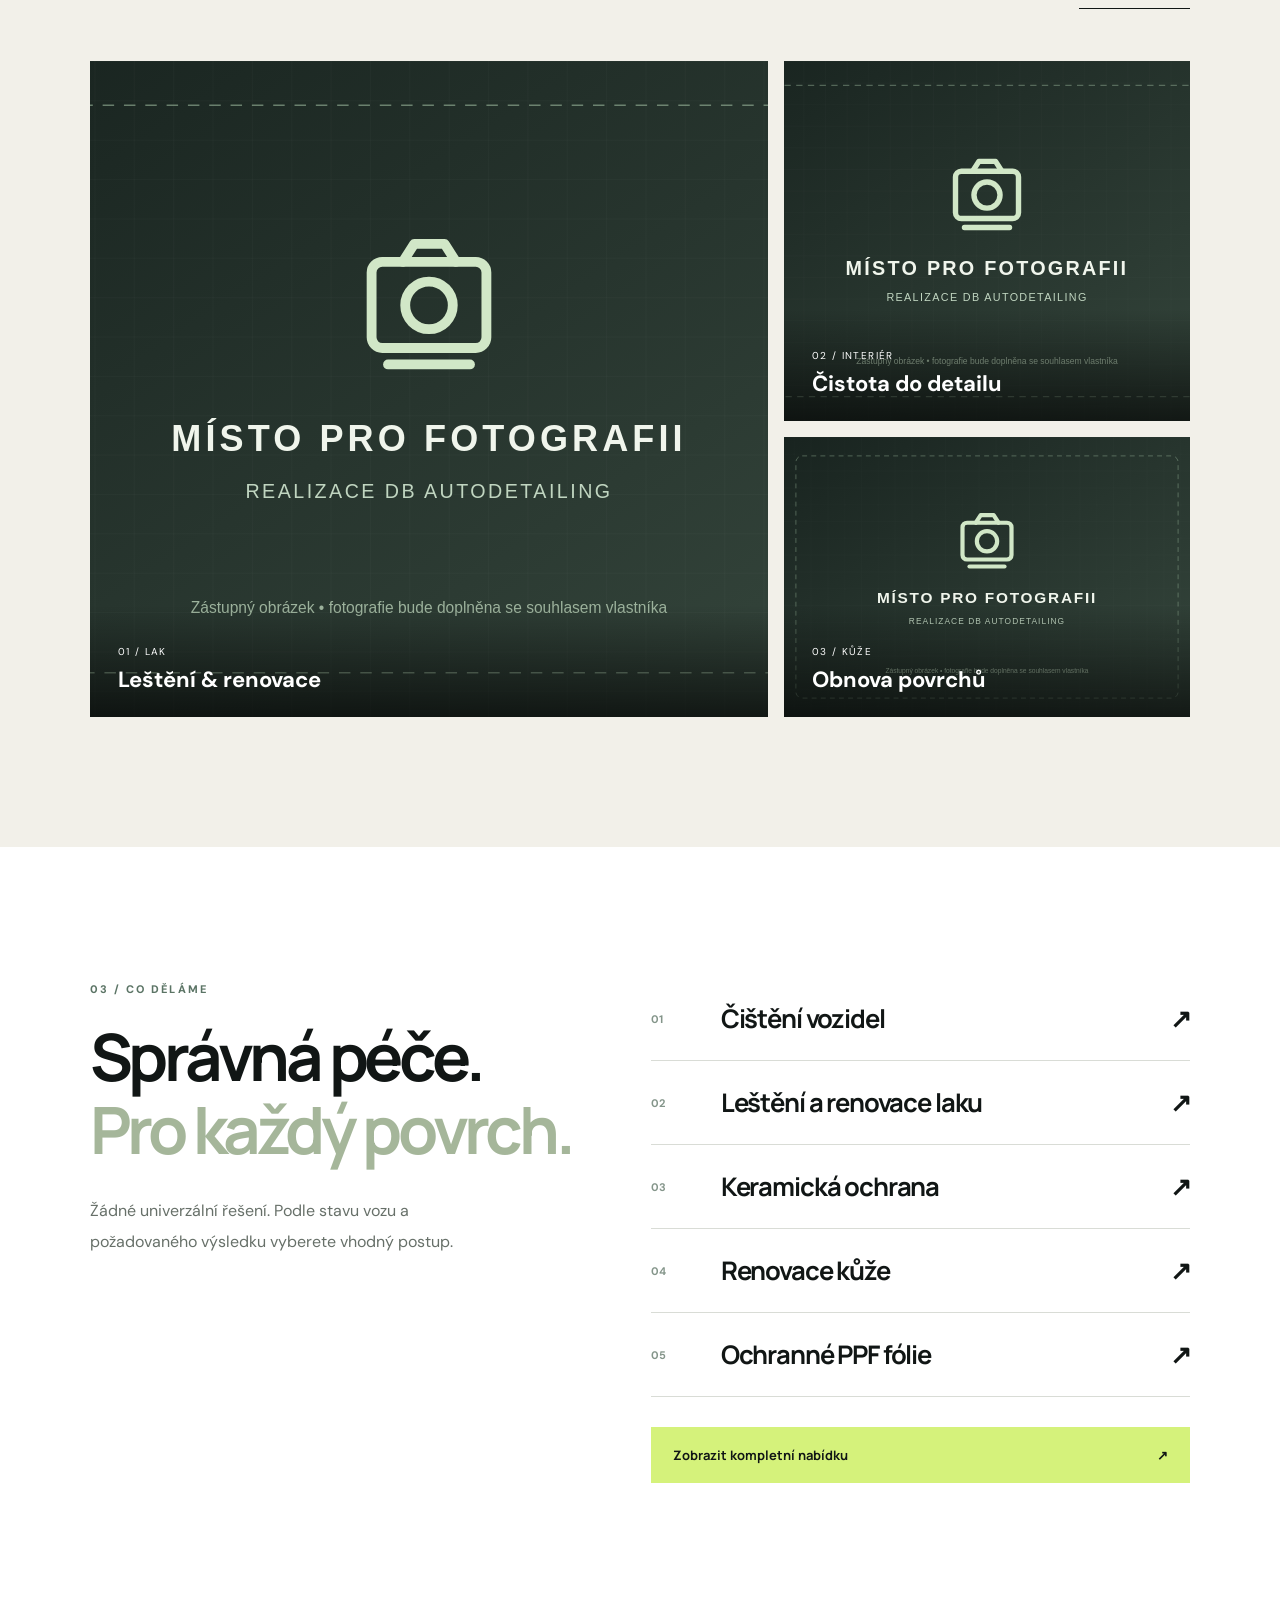
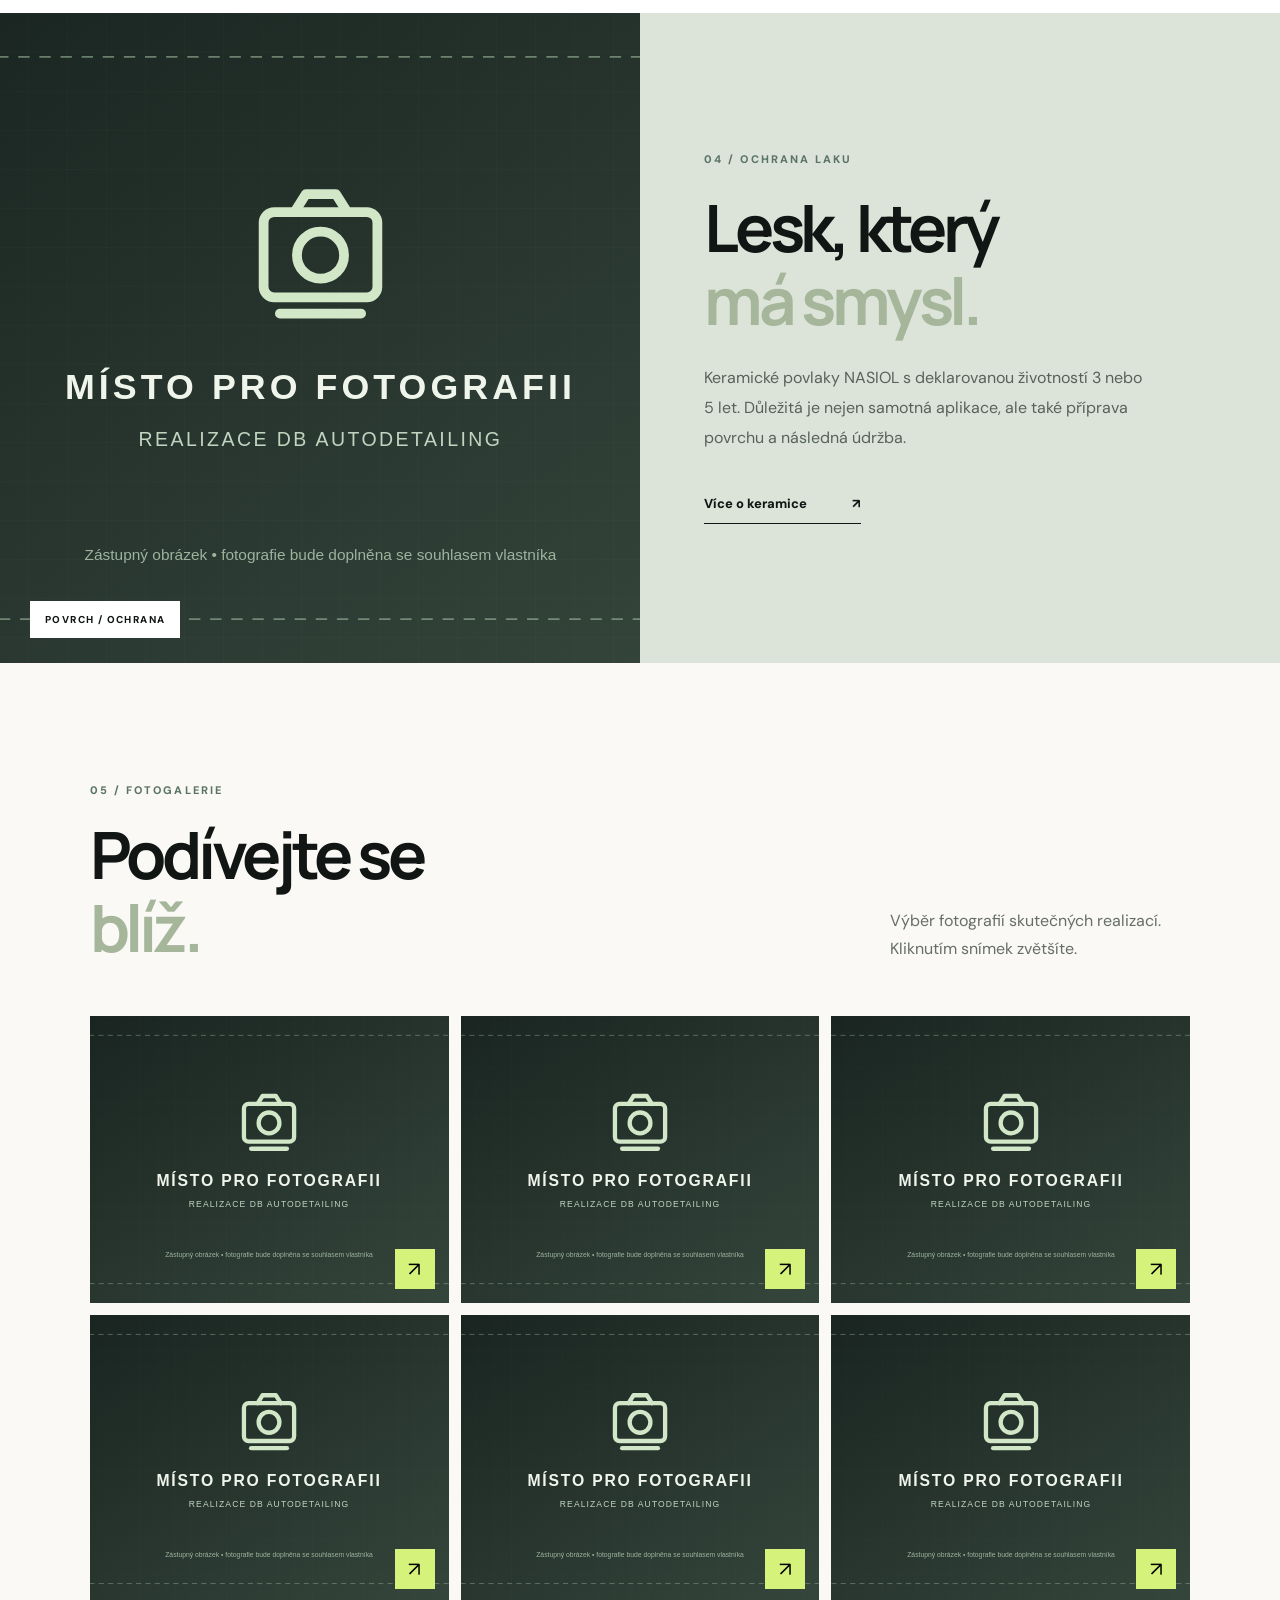
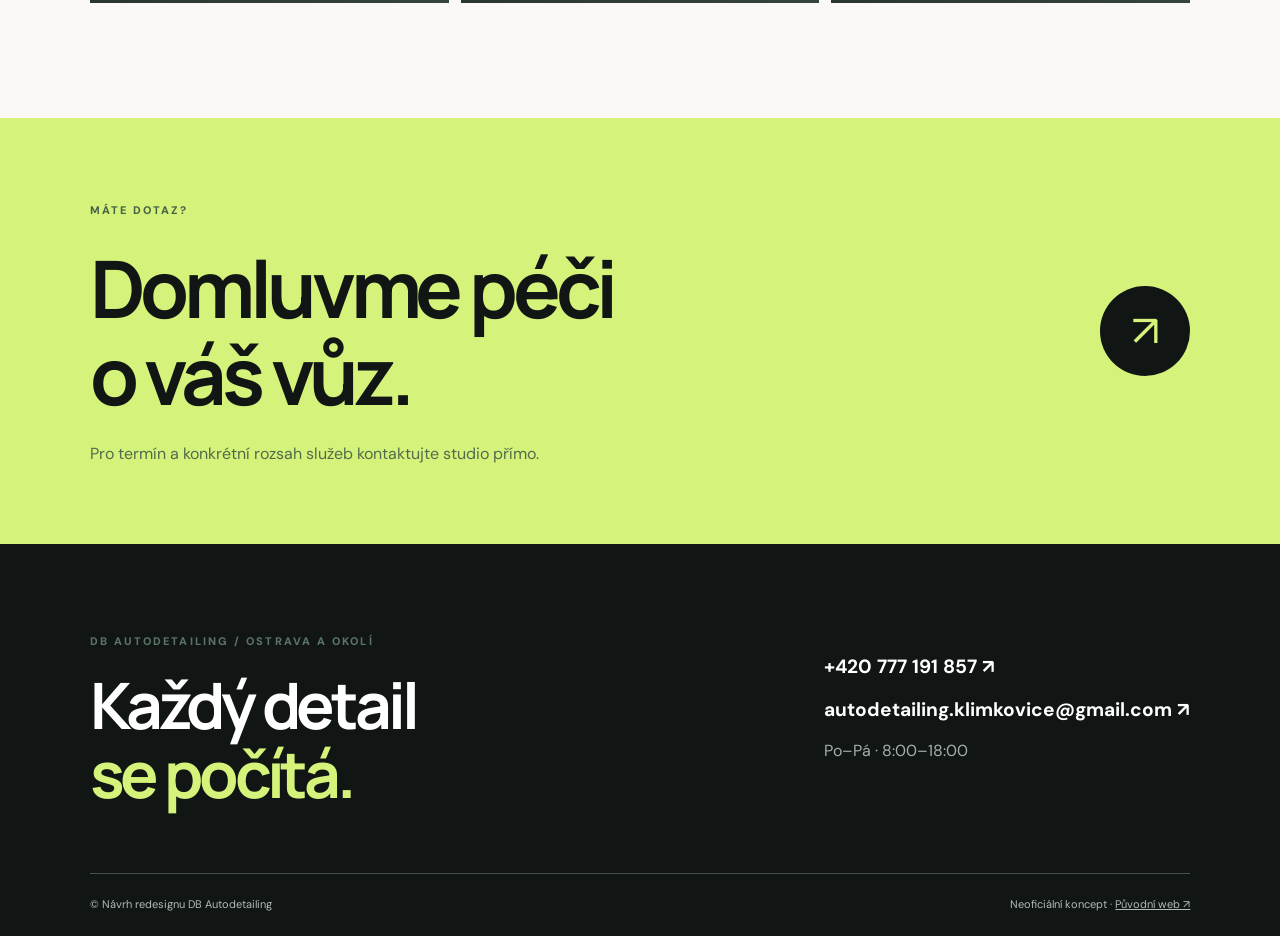
==== commit 394fef5d: "Add files via upload" ====
--- a/index.html
+++ b/index.html
@@ -1,6 +1,6 @@
-<!doctype html><html lang="cs"><head><meta charset="utf-8"><meta name="viewport" content="width=device-width,initial-scale=1"><meta name="theme-color" content="#111615"><meta name="description" content="Neoficiální návrh webu DB Autodetailing. Péče o lak, interiér, keramická ochrana a renovace kůže."><title>Úvod | DB Autodetailing – návrh</title><link rel="stylesheet" href="style.css"></head><body><div class="disclaimer">NEOFICIÁLNÍ NÁVRH WEBU · NENÍ PROVOZOVÁN SPOLEČNOSTÍ DB AUTODETAILING</div><header class="site-header"><a class="brand" href="index.html" aria-label="DB Autodetailing – úvod"><span class="brand-symbol">DB<span class="brand-dot">.</span></span><span class="brand-copy">AUTODETAILING<small>DAVID BAJÁK</small></span></a><button class="menu-toggle" aria-label="Otevřít navigaci" aria-expanded="false" aria-controls="primary-nav"><span></span><span></span><span></span></button><nav class="primary-nav" id="primary-nav" aria-label="Hlavní navigace"><a href="index.html" class="active">Úvod</a><a href="sluzby.html" class="">Služby</a><a href="keramika.html" class="">Keramika & kůže</a><a href="o-nas.html" class="">Studio</a><a href="kontakt.html" class="">Kontakt</a></nav><a class="header-call" href="tel:+420777191857">Zavolat <span>↗</span></a></header><main><section class="hero"><div class="hero-photo"><img class="" src="fotografie/hero.webp" alt="Bílý vůz ve studiu DB Autodetailing" loading="eager"><div class="hero-photo-label">01 / DETAILING STUDIO</div></div><div class="hero-copy"><span class="eyebrow light">DB AUTODETAILING · OSTRAVA A OKOLÍ</span><h1>Nejde jen<br>o <em>čisté</em><br>auto<span class="punct">.</span></h1><p>Čištění interiéru. Leštění laku. Keramická ochrana. Renovace kůže. Péče, která je vidět v každém detailu.</p><div class="hero-actions"><a class="pill primary" href="sluzby.html">Prozkoumat služby <span>↗</span></a><a class="pill ghost" href="#realizace">Prohlédnout realizace ↓</a></div><div class="hero-index"><span>DAVID BAJÁK</span><span>DETAILING OD ROKU 2018</span></div></div><div class="hero-side-note">PEČLIVOST V KAŽDÉM DETAILU — DB AUTODETAILING</div></section>
+<!doctype html><html lang="cs"><head><meta charset="utf-8"><meta name="viewport" content="width=device-width,initial-scale=1"><meta name="theme-color" content="#111615"><meta name="description" content="Neoficiální návrh webu DB Autodetailing. Péče o lak, interiér, keramická ochrana a renovace kůže."><title>Úvod | DB Autodetailing – návrh</title><link rel="stylesheet" href="style.css"></head><body><div class="disclaimer">NEOFICIÁLNÍ NÁVRH WEBU · NENÍ PROVOZOVÁN SPOLEČNOSTÍ DB AUTODETAILING</div><header class="site-header"><a class="brand" href="index.html" aria-label="DB Autodetailing – úvod"><span class="brand-symbol">DB<span class="brand-dot">.</span></span><span class="brand-copy">AUTODETAILING<small>DAVID BAJÁK</small></span></a><button class="menu-toggle" aria-label="Otevřít navigaci" aria-expanded="false" aria-controls="primary-nav"><span></span><span></span><span></span></button><nav class="primary-nav" id="primary-nav" aria-label="Hlavní navigace"><a href="index.html" class="active">Úvod</a><a href="sluzby.html" class="">Služby</a><a href="keramika.html" class="">Keramika & kůže</a><a href="o-nas.html" class="">Studio</a><a href="kontakt.html" class="">Kontakt</a></nav><a class="header-call" href="tel:+420777191857">Zavolat <span>↗</span></a></header><main><section class="hero"><div class="hero-photo"><img class="" src="fotografie/placeholder.svg" alt="Zástupný obrázek – místo pro fotografii realizace" loading="eager"><div class="hero-photo-label">01 / DETAILING STUDIO</div></div><div class="hero-copy"><span class="eyebrow light">DB AUTODETAILING · OSTRAVA A OKOLÍ</span><h1>Nejde jen<br>o <em>čisté</em><br>auto<span class="punct">.</span></h1><p>Čištění interiéru. Leštění laku. Keramická ochrana. Renovace kůže. Péče, která je vidět v každém detailu.</p><div class="hero-actions"><a class="pill primary" href="sluzby.html">Prozkoumat služby <span>↗</span></a><a class="pill ghost" href="#realizace">Prohlédnout realizace ↓</a></div><div class="hero-index"><span>DAVID BAJÁK</span><span>DETAILING OD ROKU 2018</span></div></div><div class="hero-side-note">PEČLIVOST V KAŽDÉM DETAILU — DB AUTODETAILING</div></section>
 <section class="intro-section" id="pristup"><div class="section-marker"><span>01</span><span>PŘÍSTUP</span></div><div class="intro-body"><h2>Váš vůz.<br><em>Naše pozornost.</em></h2><p>Od důkladného čištění až po specializovanou ochranu povrchů. Každá práce začíná přípravou a končí kontrolou detailů.</p><a class="under-link" href="o-nas.html">Poznat studio <span>↗</span></a></div></section>
-<section class="work-section" id="realizace"><div class="section-heading"><div><span class="eyebrow">02 / SKUTEČNÉ REALIZACE</span><h2>Výsledek mluví<br><em>za sebe.</em></h2></div><a class="under-link" href="#galerie">Další fotografie ↘</a></div><div class="work-mosaic"><figure class="work-feature"><img class="" src="fotografie/polish.webp" alt="Strojní leštění laku při realizaci" loading="lazy"><figcaption><span>01 / LAK</span><strong>Leštění & renovace</strong></figcaption></figure><figure class="work-tall"><img class="" src="fotografie/interior.webp" alt="Čištění interiéru automobilu" loading="lazy"><figcaption><span>02 / INTERIÉR</span><strong>Čistota do detailu</strong></figcaption></figure><figure class="work-small"><img class="" src="fotografie/leather-after.webp" alt="Výsledek renovace koženého povrchu" loading="lazy"><figcaption><span>03 / KŮŽE</span><strong>Obnova povrchů</strong></figcaption></figure></div></section>
+<section class="work-section" id="realizace"><div class="section-heading"><div><span class="eyebrow">02 / SKUTEČNÉ REALIZACE</span><h2>Výsledek mluví<br><em>za sebe.</em></h2></div><a class="under-link" href="#galerie">Další fotografie ↘</a></div><div class="work-mosaic"><figure class="work-feature"><img class="" src="fotografie/placeholder.svg" alt="Zástupný obrázek – místo pro fotografii realizace" loading="lazy"><figcaption><span>01 / LAK</span><strong>Leštění & renovace</strong></figcaption></figure><figure class="work-tall"><img class="" src="fotografie/placeholder.svg" alt="Zástupný obrázek – místo pro fotografii realizace" loading="lazy"><figcaption><span>02 / INTERIÉR</span><strong>Čistota do detailu</strong></figcaption></figure><figure class="work-small"><img class="" src="fotografie/placeholder.svg" alt="Zástupný obrázek – místo pro fotografii realizace" loading="lazy"><figcaption><span>03 / KŮŽE</span><strong>Obnova povrchů</strong></figcaption></figure></div></section>
 <section class="services-editorial" id="sluzby"><div class="services-lead"><span class="eyebrow">03 / CO DĚLÁME</span><h2>Správná péče.<br><em>Pro každý povrch.</em></h2><p>Žádné univerzální řešení. Podle stavu vozu a požadovaného výsledku vyberete vhodný postup.</p></div><div class="service-lines"><a href="sluzby.html#cisteni"><span class="service-num">01</span><span>Čištění vozidel</span><span class="service-arrow">↗</span></a><a href="sluzby.html#lak"><span class="service-num">02</span><span>Leštění a renovace laku</span><span class="service-arrow">↗</span></a><a href="keramika.html"><span class="service-num">03</span><span>Keramická ochrana</span><span class="service-arrow">↗</span></a><a href="keramika.html#kuze"><span class="service-num">04</span><span>Renovace kůže</span><span class="service-arrow">↗</span></a><a href="sluzby.html#ppf"><span class="service-num">05</span><span>Ochranné PPF fólie</span><span class="service-arrow">↗</span></a><a class="all-services" href="sluzby.html">Zobrazit kompletní nabídku <span>↗</span></a></div></section>
-<section class="split-feature"><div class="split-photo"><img class="" src="fotografie/ceramic.webp" alt="Péče o povrch laku při keramické ochraně" loading="lazy"><span class="image-stamp">POVRCH / OCHRANA</span></div><div class="split-copy"><span class="eyebrow">04 / OCHRANA LAKU</span><h2>Lesk, který<br><em>má smysl.</em></h2><p>Keramické povlaky NASIOL s deklarovanou životností 3 nebo 5 let. Důležitá je nejen samotná aplikace, ale také příprava povrchu a následná údržba.</p><a class="under-link" href="keramika.html">Více o keramice <span>↗</span></a></div></section>
-<section class="gallery-editorial" id="galerie"><div class="section-heading"><div><span class="eyebrow">05 / FOTOGALERIE</span><h2>Podívejte se<br><em>blíž.</em></h2></div><p>Výběr fotografií skutečných realizací. Kliknutím snímek zvětšíte.</p></div><div class="gallery-grid"><button class="gallery-tile" data-gallery="fotografie/exterior.webp" data-caption="Péče o exteriér" aria-label="Zvětšit fotografii: Péče o exteriér"><img class="" src="fotografie/exterior.webp" alt="Péče o exteriér" loading="lazy"><span>↗</span></button><button class="gallery-tile" data-gallery="fotografie/ppf.webp" data-caption="Ochranné fólie PPF" aria-label="Zvětšit fotografii: Ochranné fólie PPF"><img class="" src="fotografie/ppf.webp" alt="Ochranné fólie PPF" loading="lazy"><span>↗</span></button><button class="gallery-tile" data-gallery="fotografie/leather-detail.webp" data-caption="Renovace kůže" aria-label="Zvětšit fotografii: Renovace kůže"><img class="" src="fotografie/leather-detail.webp" alt="Renovace kůže" loading="lazy"><span>↗</span></button><button class="gallery-tile" data-gallery="fotografie/motorcycle.webp" data-caption="Péče o motorky" aria-label="Zvětšit fotografii: Péče o motorky"><img class="" src="fotografie/motorcycle.webp" alt="Péče o motorky" loading="lazy"><span>↗</span></button><button class="gallery-tile" data-gallery="fotografie/headlight.webp" data-caption="Renovace světel" aria-label="Zvětšit fotografii: Renovace světel"><img class="" src="fotografie/headlight.webp" alt="Renovace světel" loading="lazy"><span>↗</span></button><button class="gallery-tile" data-gallery="fotografie/studio.webp" data-caption="Detailingové studio" aria-label="Zvětšit fotografii: Detailingové studio"><img class="" src="fotografie/studio.webp" alt="Detailingové studio" loading="lazy"><span>↗</span></button></div></section><section class="contact-band"><span class="eyebrow">MÁTE DOTAZ?</span><div class="contact-band-inner"><h2>Domluvme péči<br>o váš vůz.</h2><a class="round-arrow" href="kontakt.html" aria-label="Přejít na kontakt">↗</a></div><p>Pro termín a konkrétní rozsah služeb kontaktujte studio přímo.</p></section></main><footer class="footer"><div class="footer-main"><div><span class="eyebrow">DB AUTODETAILING / OSTRAVA A OKOLÍ</span><h2>Každý detail<br><em>se počítá.</em></h2></div><div class="footer-contacts"><a href="tel:+420777191857">+420 777 191 857 ↗</a><a href="mailto:autodetailing.klimkovice@gmail.com">autodetailing.klimkovice@gmail.com ↗</a><span>Po–Pá · 8:00–18:00</span></div></div><div class="footer-bottom"><span>© Návrh redesignu DB Autodetailing</span><span>Neoficiální koncept · <a href="https://dbautodetailing.webnode.cz/" target="_blank" rel="noopener">Původní web ↗</a></span></div></footer><script src="script.js" defer></script></body></html>+<section class="split-feature"><div class="split-photo"><img class="" src="fotografie/placeholder.svg" alt="Zástupný obrázek – místo pro fotografii realizace" loading="lazy"><span class="image-stamp">POVRCH / OCHRANA</span></div><div class="split-copy"><span class="eyebrow">04 / OCHRANA LAKU</span><h2>Lesk, který<br><em>má smysl.</em></h2><p>Keramické povlaky NASIOL s deklarovanou životností 3 nebo 5 let. Důležitá je nejen samotná aplikace, ale také příprava povrchu a následná údržba.</p><a class="under-link" href="keramika.html">Více o keramice <span>↗</span></a></div></section>
+<section class="gallery-editorial" id="galerie"><div class="section-heading"><div><span class="eyebrow">05 / FOTOGALERIE</span><h2>Podívejte se<br><em>blíž.</em></h2></div><p>Výběr fotografií skutečných realizací. Kliknutím snímek zvětšíte.</p></div><div class="gallery-grid"><button class="gallery-tile" data-gallery="fotografie/placeholder.svg" data-caption="Péče o exteriér" aria-label="Zvětšit fotografii: Péče o exteriér"><img class="" src="fotografie/placeholder.svg" alt="Zástupný obrázek – místo pro fotografii realizace" loading="lazy"><span>↗</span></button><button class="gallery-tile" data-gallery="fotografie/placeholder.svg" data-caption="Ochranné fólie PPF" aria-label="Zvětšit fotografii: Ochranné fólie PPF"><img class="" src="fotografie/placeholder.svg" alt="Zástupný obrázek – místo pro fotografii realizace" loading="lazy"><span>↗</span></button><button class="gallery-tile" data-gallery="fotografie/placeholder.svg" data-caption="Renovace kůže" aria-label="Zvětšit fotografii: Renovace kůže"><img class="" src="fotografie/placeholder.svg" alt="Zástupný obrázek – místo pro fotografii realizace" loading="lazy"><span>↗</span></button><button class="gallery-tile" data-gallery="fotografie/placeholder.svg" data-caption="Péče o motorky" aria-label="Zvětšit fotografii: Péče o motorky"><img class="" src="fotografie/placeholder.svg" alt="Zástupný obrázek – místo pro fotografii realizace" loading="lazy"><span>↗</span></button><button class="gallery-tile" data-gallery="fotografie/placeholder.svg" data-caption="Renovace světel" aria-label="Zvětšit fotografii: Renovace světel"><img class="" src="fotografie/placeholder.svg" alt="Zástupný obrázek – místo pro fotografii realizace" loading="lazy"><span>↗</span></button><button class="gallery-tile" data-gallery="fotografie/placeholder.svg" data-caption="Detailingové studio" aria-label="Zvětšit fotografii: Detailingové studio"><img class="" src="fotografie/placeholder.svg" alt="Zástupný obrázek – místo pro fotografii realizace" loading="lazy"><span>↗</span></button></div></section><section class="contact-band"><span class="eyebrow">MÁTE DOTAZ?</span><div class="contact-band-inner"><h2>Domluvme péči<br>o váš vůz.</h2><a class="round-arrow" href="kontakt.html" aria-label="Přejít na kontakt">↗</a></div><p>Pro termín a konkrétní rozsah služeb kontaktujte studio přímo.</p></section></main><footer class="footer"><div class="footer-main"><div><span class="eyebrow">DB AUTODETAILING / OSTRAVA A OKOLÍ</span><h2>Každý detail<br><em>se počítá.</em></h2></div><div class="footer-contacts"><a href="tel:+420777191857">+420 777 191 857 ↗</a><a href="mailto:autodetailing.klimkovice@gmail.com">autodetailing.klimkovice@gmail.com ↗</a><span>Po–Pá · 8:00–18:00</span></div></div><div class="footer-bottom"><span>© Návrh redesignu DB Autodetailing</span><span>Neoficiální koncept · <a href="https://dbautodetailing.webnode.cz/" target="_blank" rel="noopener">Původní web ↗</a></span></div></footer><script src="script.js" defer></script></body></html>
